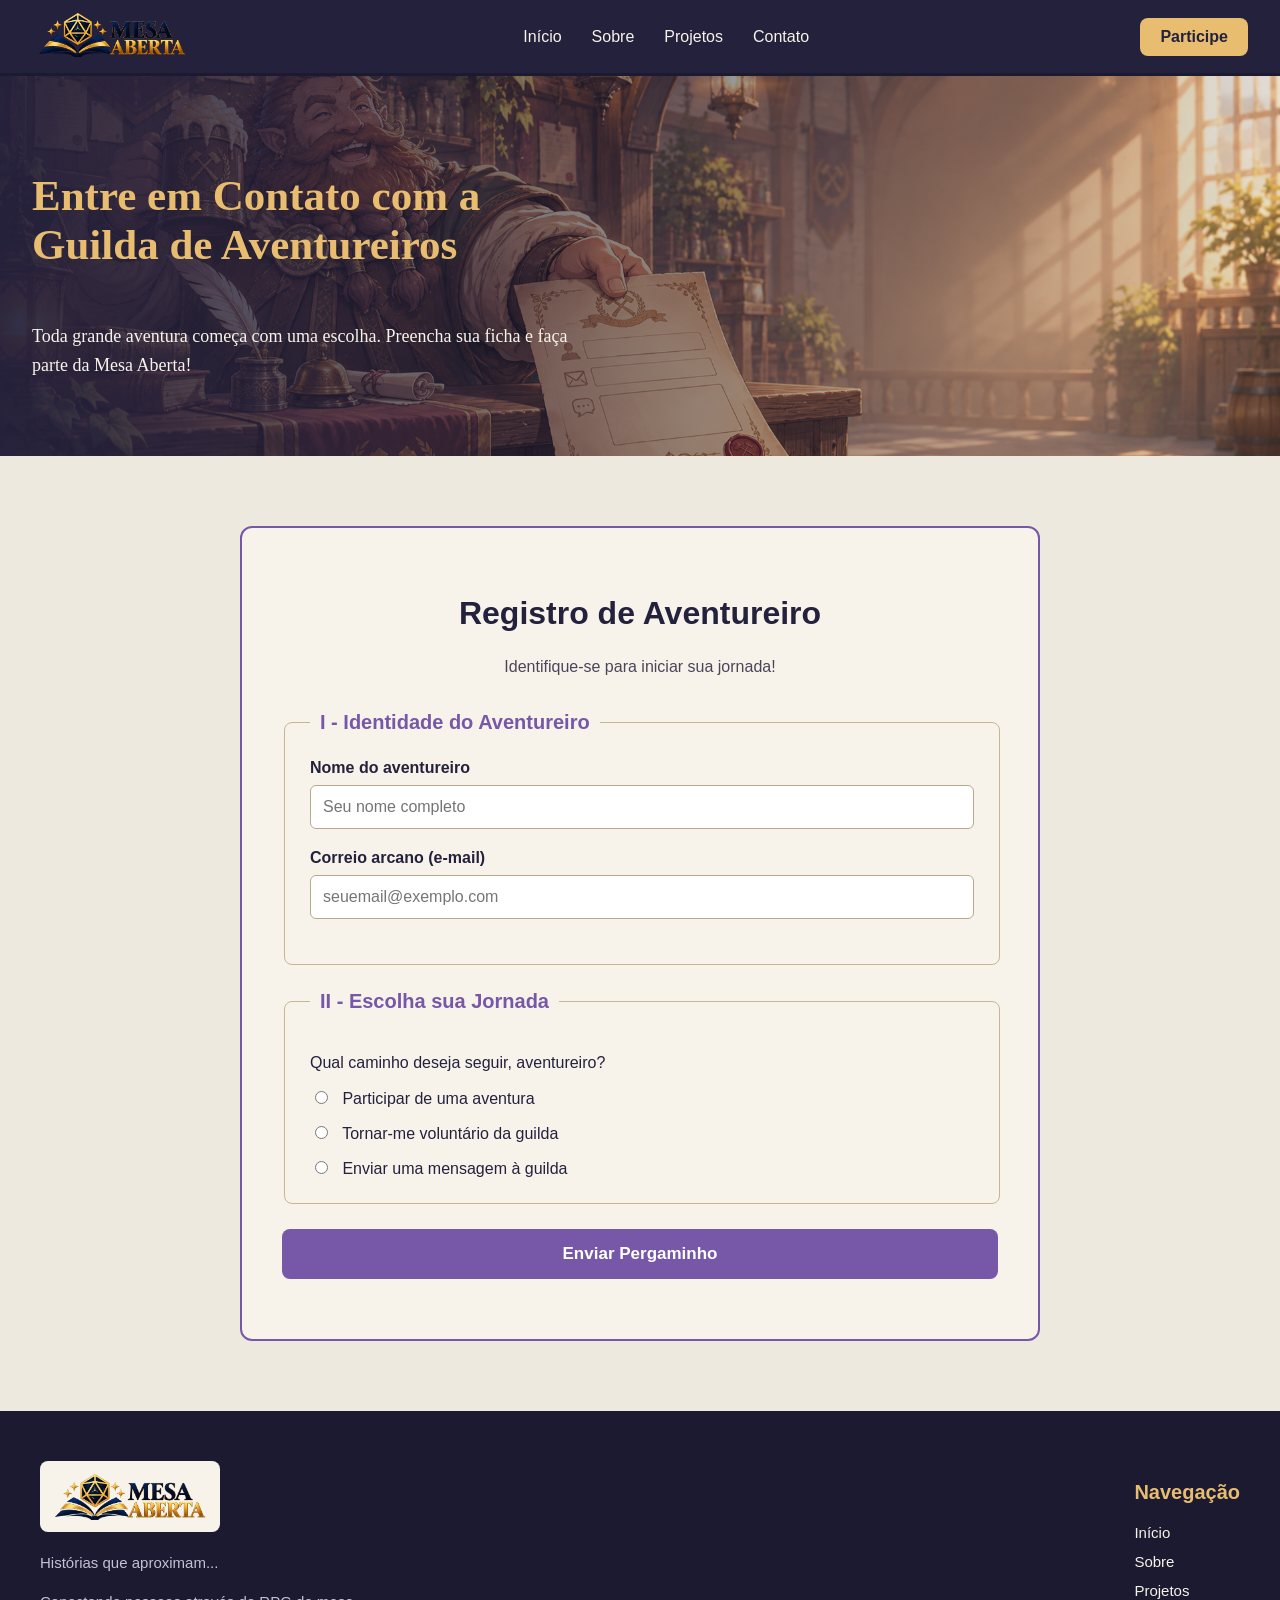
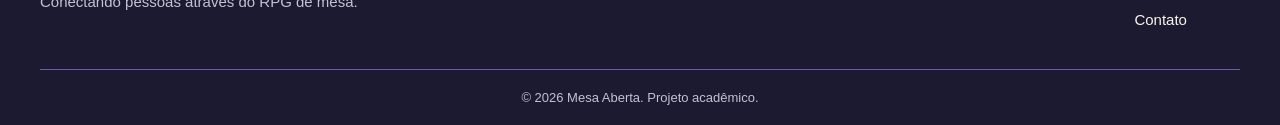
==== contato.html @ b9a4beb9 "adiciona página de contato com formulário e estilos" ====
<!DOCTYPE html>
<html lang="pt-BR">
<head>
    <meta charset="UTF-8">
    <meta name="viewport" content="width=device-width, initial-scale=1.0">
    <title>Mesa Aberta | Contato</title>
    <link rel="stylesheet" href="css/contato.css">
    <link rel="icon" type="image/png" href="img/favicon.png">
    <script src="js/contato.js" defer></script>
</head>
<body>
    <header>
    <a href="index.html">
        <img src="img/Mesa_Aberta_Logo_Header.png" alt="Logo da ONG Mesa Aberta"
        class="logo">
    </a>

    <nav>
        <a href="index.html">Início</a>
        <a href="sobre.html">Sobre</a>
        <a href="projetos.html">Projetos</a>
        <a href="contato.html">Contato</a>
    </nav>

    <a href="contato.html#participar" class="botao-participe">Participe

    </a>
 </header>
    
    <main>
   

<!-- Inicio do banner -->
<section class="banner-contato">

    <h1>Entre em Contato com a Guilda de Aventureiros</h1>

    <p>
        Toda grande aventura começa com uma escolha.
        Preencha sua ficha e faça parte da Mesa Aberta!
    </p>

</section>
<!-- Fim do banner -->


<!-- Início da ficha -->
<section class="secao-ficha" id="participar">

    <div class="ficha-aventureiro">

        <h2>Registro de Aventureiro</h2>

        <p class="descricao-ficha">
            Identifique-se para iniciar sua jornada!
        </p>

        <form id="form-contato">

            <!-- Primeira parte da ficha -->
            <fieldset class="grupo-ficha">

                <legend>
                    I - Identidade do Aventureiro
                </legend>

                <div class="campo">
                    <label for="nome">
                        Nome do aventureiro
                    </label>

                    <input
                        type="text"
                        id="nome"
                        name="nome"
                        placeholder="Seu nome completo"
                        autocomplete="name"
                        required>
                </div>

                <div class="campo">
                    <label for="email">
                        Correio arcano (e-mail)
                    </label>

                    <input
                        type="email"
                        id="email"
                        name="email"
                        placeholder="seuemail@exemplo.com"
                        autocomplete="email"
                        required>
                </div>

            </fieldset>
            <!-- Segunda parte da ficha -->
<fieldset class="grupo-ficha">

    <legend>
        II - Escolha sua Jornada
    </legend>

    <p>Qual caminho deseja seguir, aventureiro?</p>

    <div class="opcoes-jornada">

        <label>
            <input type="radio" name="jornada"
                   value="participar" required>
            Participar de uma aventura
        </label>

        <label>
            <input type="radio" name="jornada"
                   value="voluntario">
            Tornar-me voluntário da guilda
        </label>

        <label>
            <input type="radio" name="jornada"
                   value="contato">
            Enviar uma mensagem à guilda
        </label>

    </div>

</fieldset>

<!-- Terceira parte da ficha -->

<fieldset class="grupo-ficha" id="grupo-projetos" hidden>

    <legend> III - Escolha sua Aventura</legend>
    
    <div class="campo">
        <label for="projeto">
            Qual projeto deseja conhecer?
        </label>

        <select id="projeto" name="projeto">
            <option value="">Escolha sua Aventura</option>
            <option value="primeiro-dado">Primeiro Dado</option>
            <option value="historias-em-cena">Histórias em Cena</option>
            <option value="vozes-da-mesa">Vozes da Mesa</option>
        </select>
    </div>
</fieldset>

<!-- Campos para voluntários -->

<fieldset class="grupo-ficha" id="grupo-voluntario" hidden>

    <legend>III - Sua Classe na Guilda</legend>

    <div class="campo">
        <label for="funcao">
            Como deseja ajudar?
        </label>

        <select id="funcao" name="funcao">
            <option value="">Selecione sua função</option>
            <option value="mestre">Mestre de RPG</option>
            <option value="organizacao">Organização de eventos</option>
            <option value="divulgacao">Divulgação e comunicação</option>
            <option value="outros">Outras habilidades</option>
        </select>
    </div>

    <div class="campo">
        <label for="disponibilidade">
            Qual sua disponibilidade?
        </label>

        <select id="disponibilidade" name="disponibilidade">
            <option value="">Selecione sua disponibilidade</option>
            <option value="semana">Durante a semana</option>
            <option value="fim-de-semana">Finais de semana</option>
            <option value="flexivel">Horários flexíveis</option>
        </select>
    </div>

</fieldset>

<!-- Campos para contato -->
<fieldset class="grupo-ficha" id="grupo-mensagem" hidden>

    <legend>III - Mensagem à Guilda</legend>

    <p>
        Possui alguma dúvida, sugestão ou proposta?
        Nossa guilda está pronta para ouvir você!
    </p>

    <div class="campo">

        <label for="mensagem">
            Seu pergaminho
        </label>

        <textarea
            id="mensagem"
            name="mensagem"
            rows="5"
            placeholder="Escreva sua mensagem para a guilda...">
        </textarea>

    </div>

</fieldset>

<!-- Botão de envio da ficha -->
<button type="submit" class="botao-enviar">
    Enviar Pergaminho
</button>

<!-- Mensagem de retorno -->
<p id="mensagem-retorno" role="status"></p>

</form>

    </div>

</section>

<!-- Fim da ficha -->

</main>
 <footer class="rodape">

    <div class="conteudo-rodape">

        <!-- Identidade da ONG -->
        <div class="rodape-identidade">

            <img src="img/Mesa_Aberta_Logo_Header.png"
                 alt="Logo da Mesa Aberta"
                 class="logo-rodape">

            <p>Histórias que aproximam...</p>

            <p>
                Conectando pessoas através
                do RPG de mesa.
            </p>

        </div>

        <!-- Navegação -->
        <div class="rodape-navegacao">

            <h3>Navegação</h3>

            <nav class="rodape-links" aria-label="Navegação do rodapé">
                <a href="index.html">Início</a>
                <a href="sobre.html">Sobre</a>
                <a href="projetos.html">Projetos</a>
                <a href="contato.html">Contato</a>
            </nav>

        </div>

    </div>

    <!-- Parte inferior -->
    <div class="rodape-inferior">
        <p>© 2026 Mesa Aberta. Projeto acadêmico.</p>
    </div>

</footer>
</body>
</html>
---- css/contato.css ----
/* ==========================================================
   MESA ABERTA — PÁGINA CONTATO
   Ordem: Global > Cabeçalho > Banner > Ficha > Rodapé > Mobile
   ========================================================== */

/* ---------------- 1. Formatação global ---------------- */
* {
    box-sizing: border-box;
}

body {
    margin: 0;
    font-family: Arial, sans-serif;
    background-color: #F7F3EA;
    color: #24213D;
}

/* ---------------- 2. Cabeçalho ---------------- */
header {
    background-color: #24213D;
    display: flex;
    justify-content: space-between;
    align-items: center;
    padding: 8px 32px;
    border-bottom: solid #1B1A30;
}

.logo {
    max-width: 160px;
    height: auto;
}

header nav {
    display: flex;
    gap: 30px;
    align-items: center;
}

header nav a {
    color: #F7F3EA;
    text-decoration: none;
    font-size: 16px;
}

header nav a:hover {
    color: #E8BD70;
}

.botao-participe {
    background-color: #E8BD70;
    color: #24213D;
    padding: 10px 20px;
    border-radius: 8px;
    text-decoration: none;
    font-weight: bold;
    transition: background-color 0.3s;
}

.botao-participe:hover {
    background-color: #F5D391;
}

/* ---------------- 3. Banner Contato ---------------- */
.banner-contato {
    background-color: #24213D;
    background-image:
        linear-gradient(
            to right,
            rgba(36, 33, 61, 0.95),
            rgba(36, 33, 61, 0.10)
        ),
        url("../img/banner_contato.png");
    background-size: cover;
    background-position: center;
    background-repeat: no-repeat;
    min-height: 380px;
    padding: 50px 32px;
    display: flex;
    flex-direction: column;
    align-items: flex-start;
    justify-content: center;
}

.banner-contato h1 {
    color: #E8BD70;
    font-family: "Times New Roman", serif;
    font-size: 43px;
    max-width: 550px;
}

.banner-contato p {
    color: #F7F3EA;
    font-family: "Times New Roman", serif;
    font-size: 18px;
    max-width: 550px;
    line-height: 1.6;
}

/* ---------------- 4. Ficha do Aventureiro ---------------- */
.secao-ficha {
    background-color: #EEE9DF;
    padding: 70px 32px;
}

.ficha-aventureiro {
    background-color: #F7F3EA;
    width: 100%;
    max-width: 800px;
    margin: 0 auto;
    padding: 40px;
    border: 2px solid #7757A8;
    border-radius: 12px;
}

.ficha-aventureiro h2 {
    color: #24213D;
    font-size: 32px;
    text-align: center;
}

.descricao-ficha {
    color: #4A4558;
    text-align: center;
    margin-bottom: 35px;
}

/* Grupos e títulos dos grupos */
.grupo-ficha {
    min-width: 0;
    border: 1px solid #C8B68F;
    border-radius: 8px;
    padding: 25px;
    margin-bottom: 25px;
}

.grupo-ficha legend {
    color: #7757A8;
    font-size: 20px;
    font-weight: bold;
    padding: 0 10px;
    max-width: 100%;
}

/* Elementos com hidden são controlados pelo JavaScript */
.grupo-ficha[hidden] {
    display: none;
}

/* Campos de texto, seleção e mensagem */
.campo {
    display: flex;
    flex-direction: column;
    gap: 8px;
    margin-bottom: 20px;
}

.campo label {
    color: #24213D;
    font-weight: bold;
}

.campo input,
.campo select,
.campo textarea {
    width: 100%;
    min-width: 0;
    padding: 12px;
    border: 1px solid #B9A98C;
    border-radius: 6px;
    font-family: Arial, sans-serif;
    font-size: 16px;
    background-color: #FFFFFF;
}

.campo textarea {
    resize: vertical;
}

.campo input:focus,
.campo select:focus,
.campo textarea:focus {
    outline: 2px solid #7757A8;
    outline-offset: 2px;
}

/* Opções de jornada (botões de rádio) */
.opcoes-jornada {
    display: flex;
    flex-direction: column;
    gap: 15px;
}

.opcoes-jornada label {
    color: #24213D;
    cursor: pointer;
}

.opcoes-jornada input {
    accent-color: #7757A8;
    margin-right: 10px;
}

/* Enviar pergaminho */
.botao-enviar {
    display: block;
    width: 100%;
    background-color: #7757A8;
    color: #FFFFFF;
    padding: 15px;
    border: none;
    border-radius: 8px;
    font-size: 17px;
    font-weight: bold;
    cursor: pointer;
    transition: background-color 0.3s;
}

.botao-enviar:hover {
    background-color: #614689;
}

#mensagem-retorno {
    color: #24213D;
    font-weight: bold;
    text-align: center;
    margin-top: 20px;
}

/* ---------------- 5. Rodapé ---------------- */
.rodape {
    background-color: #1B1A30;
    color: #F7F3EA;
    padding: 50px 40px 0;
}

.conteudo-rodape {
    max-width: 1200px;
    margin: 0 auto;
    display: flex;
    justify-content: space-between;
    gap: 40px;
    padding-bottom: 40px;
}

.logo-rodape {
    max-width: 180px;
    height: auto;
    background-color: #F7F3EA;
    padding: 8px;
    border-radius: 8px;
}

.rodape-identidade p {
    color: #C6C0D3;
    font-size: 15px;
    line-height: 1.6;
}

.rodape-navegacao h3 {
    color: #E8BD70;
    font-size: 20px;
}

.rodape .rodape-links {
    display: flex;
    flex-direction: column;
    align-items: flex-start;
    gap: 12px;
}

.rodape-links a {
    color: #F7F3EA;
    text-decoration: none;
    font-size: 15px;
}

.rodape-links a:hover {
    color: #E8BD70;
}

.rodape-inferior {
    border-top: 1px solid #7757A8;
    text-align: center;
    padding: 20px 0;
}

.rodape-inferior p {
    color: #C6C0D3;
    font-size: 13px;
    margin: 0;
}

/* ---------------- 6. Tablets e janelas menores ---------------- */
@media (max-width: 960px) {
    header {
        flex-direction: column;
        gap: 15px;
        padding: 15px 20px;
    }

    header nav {
        justify-content: center;
        flex-wrap: wrap;
        gap: 15px;
    }

    .botao-participe {
        text-align: center;
    }
}

/* ---------------- 7. Celulares ---------------- */
@media (max-width: 768px) {
    .banner-contato {
        padding: 40px 20px;
        min-height: 320px;
        background-position: 70% center;
    }

    .banner-contato h1 {
        font-size: 32px;
    }

    .banner-contato p {
        font-size: 16px;
    }

    .secao-ficha {
        padding: 40px 16px;
    }

    .ficha-aventureiro {
        padding: 20px 16px;
    }

    .ficha-aventureiro h2 {
        font-size: 26px;
    }

    .grupo-ficha {
        padding: 16px;
    }

    .grupo-ficha legend {
        font-size: 17px;
    }

    .rodape {
        padding: 40px 20px 0;
    }

    .conteudo-rodape {
        flex-direction: column;
        gap: 25px;
    }
}
/* Prevenção de transbordamento horizontal */

main,
form,
.ficha-aventureiro {
    min-width: 0;
}

.grupo-ficha {
    width: 100%;
    min-width: 0;
}

.campo input,
.campo select,
.campo textarea {
    max-width: 100%;
}
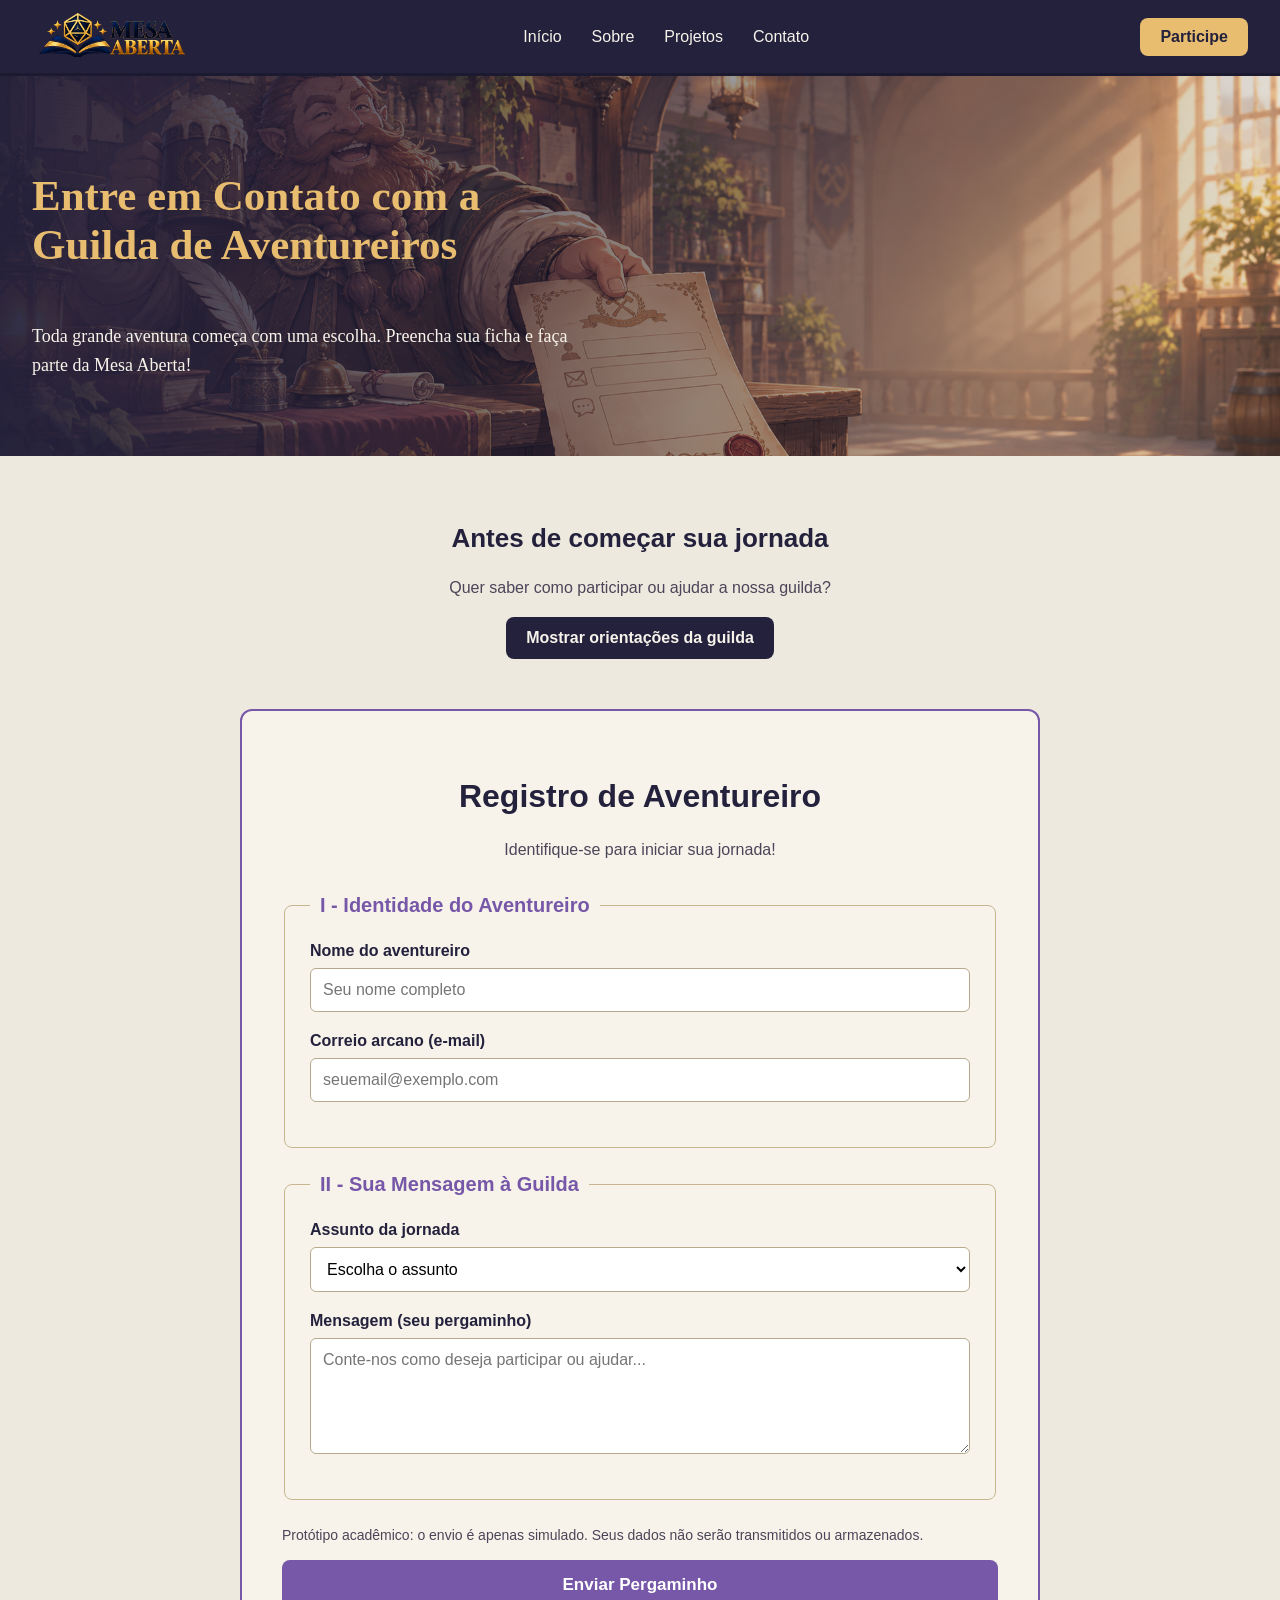
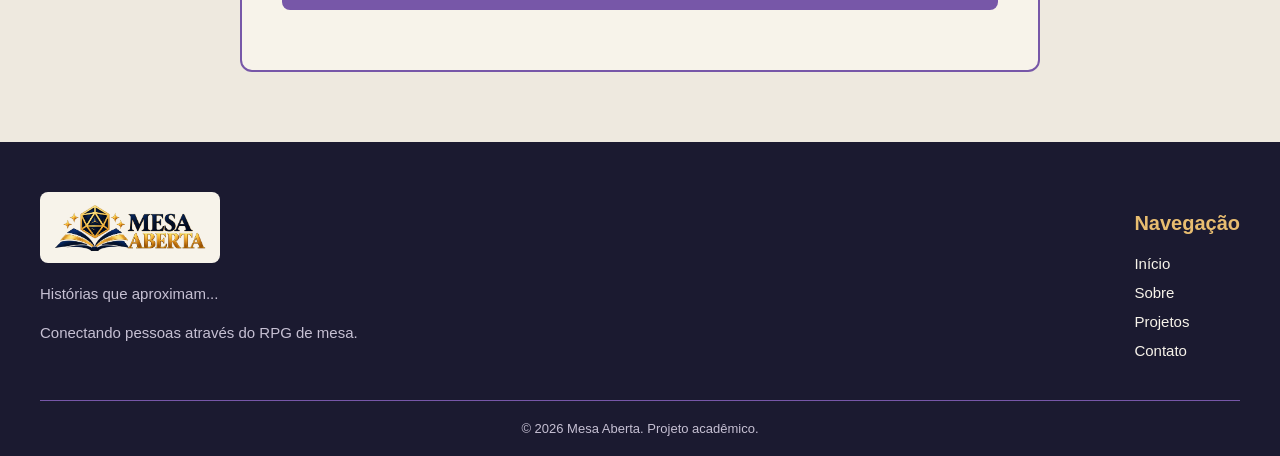
==== commit 7ac03308: "Correção para requisitos solicitados" ====
--- a/contato.html
+++ b/contato.html
@@ -9,263 +9,141 @@
     <script src="js/contato.js" defer></script>
 </head>
 <body>
+    <!-- Cabecalho compartilhado entre as paginas -->
     <header>
-    <a href="index.html">
-        <img src="img/Mesa_Aberta_Logo_Header.png" alt="Logo da ONG Mesa Aberta"
-        class="logo">
-    </a>
+        <a href="index.html">
+            <img src="img/Mesa_Aberta_Logo_Header.png"
+                 alt="Logo da ONG Mesa Aberta, com livro e dado de vinte faces"
+                 class="logo">
+        </a>
 
-    <nav>
-        <a href="index.html">Início</a>
-        <a href="sobre.html">Sobre</a>
-        <a href="projetos.html">Projetos</a>
-        <a href="contato.html">Contato</a>
-    </nav>
+        <nav aria-label="Navegação principal">
+            <a href="index.html">Início</a>
+            <a href="sobre.html">Sobre</a>
+            <a href="projetos.html">Projetos</a>
+            <a href="contato.html">Contato</a>
+        </nav>
 
-    <a href="contato.html#participar" class="botao-participe">Participe
+        <a href="contato.html#participar" class="botao-participe">Participe</a>
+    </header>
 
-    </a>
- </header>
-    
     <main>
-   
+        <!-- Banner com imagem de fundo -->
+        <section class="banner-contato">
+            <h1>Entre em Contato com a Guilda de Aventureiros</h1>
+            <p>
+                Toda grande aventura começa com uma escolha.
+                Preencha sua ficha e faça parte da Mesa Aberta!
+            </p>
+        </section>
 
-<!-- Inicio do banner -->
-<section class="banner-contato">
+        <!-- Interacao adicional: orientacoes de participacao -->
+        <section class="secao-orientacoes" aria-labelledby="titulo-orientacoes">
+            <div class="conteudo-orientacoes">
+                <h2 id="titulo-orientacoes">Antes de começar sua jornada</h2>
+                <p>Quer saber como participar ou ajudar a nossa guilda?</p>
 
-    <h1>Entre em Contato com a Guilda de Aventureiros</h1>
+                <button type="button" id="botao-orientacoes"
+                        aria-controls="painel-orientacoes" aria-expanded="false">
+                    Mostrar orientações da guilda
+                </button>
 
-    <p>
-        Toda grande aventura começa com uma escolha.
-        Preencha sua ficha e faça parte da Mesa Aberta!
-    </p>
+                <div id="painel-orientacoes" class="painel-orientacoes" hidden>
+                    <p>
+                        A Mesa Aberta acolhe pessoas que querem conhecer o RPG de mesa,
+                        colaborar como voluntárias ou propor parcerias.
+                    </p>
+                    <p>
+                        Para participar, escolha um assunto no formulário abaixo e descreva
+                        seu interesse. Não é necessário ter experiência anterior com RPG.
+                    </p>
+                </div>
+            </div>
+        </section>
 
-</section>
-<!-- Fim do banner -->
+        <!-- Formulario - envio apenas simulado -->
+        <section class="secao-ficha" id="participar" aria-labelledby="titulo-ficha">
+            <div class="ficha-aventureiro">
+                <h2 id="titulo-ficha">Registro de Aventureiro</h2>
+                <p class="descricao-ficha">Identifique-se para iniciar sua jornada!</p>
 
+                <form id="form-contato" novalidate>
+                    <fieldset class="grupo-ficha">
+                        <legend>I - Identidade do Aventureiro</legend>
 
-<!-- Início da ficha -->
-<section class="secao-ficha" id="participar">
+                        <div class="campo">
+                            <label for="nome">Nome do aventureiro</label>
+                            <input type="text" id="nome" name="nome"
+                                   placeholder="Seu nome completo"
+                                   autocomplete="name" minlength="3" required>
+                        </div>
 
-    <div class="ficha-aventureiro">
+                        <div class="campo">
+                            <label for="email">Correio arcano (e-mail)</label>
+                            <input type="email" id="email" name="email"
+                                   placeholder="seuemail@exemplo.com"
+                                   autocomplete="email" required>
+                        </div>
+                    </fieldset>
 
-        <h2>Registro de Aventureiro</h2>
+                    <fieldset class="grupo-ficha">
+                        <legend>II - Sua Mensagem à Guilda</legend>
 
-        <p class="descricao-ficha">
-            Identifique-se para iniciar sua jornada!
-        </p>
+                        <div class="campo">
+                            <label for="assunto">Assunto da jornada</label>
+                            <select id="assunto" name="assunto" required>
+                                <option value="">Escolha o assunto</option>
+                                <option value="participar">Participar de um projeto</option>
+                                <option value="voluntariado">Ser voluntário</option>
+                                <option value="parceria">Propor uma parceria</option>
+                                <option value="duvida">Dúvida ou sugestão</option>
+                            </select>
+                        </div>
 
-        <form id="form-contato">
+                        <div class="campo">
+                            <label for="mensagem">Mensagem (seu pergaminho)</label>
+                            <textarea id="mensagem" name="mensagem" rows="5"
+                                      minlength="10" required
+                                      placeholder="Conte-nos como deseja participar ou ajudar..."></textarea>
+                        </div>
+                    </fieldset>
 
-            <!-- Primeira parte da ficha -->
-            <fieldset class="grupo-ficha">
+                    <p class="aviso-simulacao">
+                        Protótipo acadêmico: o envio é apenas simulado.
+                        Seus dados não serão transmitidos ou armazenados.
+                    </p>
 
-                <legend>
-                    I - Identidade do Aventureiro
-                </legend>
+                    <button type="submit" class="botao-enviar">Enviar Pergaminho</button>
+                    <p id="mensagem-retorno" role="status" aria-live="polite"></p>
+                </form>
+            </div>
+        </section>
+    </main>
 
-                <div class="campo">
-                    <label for="nome">
-                        Nome do aventureiro
-                    </label>
+    <!-- Rodape compartilhado entre as paginas -->
+    <footer class="rodape">
+        <div class="conteudo-rodape">
+            <div class="rodape-identidade">
+                <img src="img/Mesa_Aberta_Logo_Header.png"
+                     alt="Logo da Mesa Aberta" class="logo-rodape">
+                <p>Histórias que aproximam...</p>
+                <p>Conectando pessoas através do RPG de mesa.</p>
+            </div>
 
-                    <input
-                        type="text"
-                        id="nome"
-                        name="nome"
-                        placeholder="Seu nome completo"
-                        autocomplete="name"
-                        required>
-                </div>
-
-                <div class="campo">
-                    <label for="email">
-                        Correio arcano (e-mail)
-                    </label>
-
-                    <input
-                        type="email"
-                        id="email"
-                        name="email"
-                        placeholder="seuemail@exemplo.com"
-                        autocomplete="email"
-                        required>
-                </div>
-
-            </fieldset>
-            <!-- Segunda parte da ficha -->
-<fieldset class="grupo-ficha">
-
-    <legend>
-        II - Escolha sua Jornada
-    </legend>
-
-    <p>Qual caminho deseja seguir, aventureiro?</p>
-
-    <div class="opcoes-jornada">
-
-        <label>
-            <input type="radio" name="jornada"
-                   value="participar" required>
-            Participar de uma aventura
-        </label>
-
-        <label>
-            <input type="radio" name="jornada"
-                   value="voluntario">
-            Tornar-me voluntário da guilda
-        </label>
-
-        <label>
-            <input type="radio" name="jornada"
-                   value="contato">
-            Enviar uma mensagem à guilda
-        </label>
-
-    </div>
-
-</fieldset>
-
-<!-- Terceira parte da ficha -->
-
-<fieldset class="grupo-ficha" id="grupo-projetos" hidden>
-
-    <legend> III - Escolha sua Aventura</legend>
-    
-    <div class="campo">
-        <label for="projeto">
-            Qual projeto deseja conhecer?
-        </label>
-
-        <select id="projeto" name="projeto">
-            <option value="">Escolha sua Aventura</option>
-            <option value="primeiro-dado">Primeiro Dado</option>
-            <option value="historias-em-cena">Histórias em Cena</option>
-            <option value="vozes-da-mesa">Vozes da Mesa</option>
-        </select>
-    </div>
-</fieldset>
-
-<!-- Campos para voluntários -->
-
-<fieldset class="grupo-ficha" id="grupo-voluntario" hidden>
-
-    <legend>III - Sua Classe na Guilda</legend>
-
-    <div class="campo">
-        <label for="funcao">
-            Como deseja ajudar?
-        </label>
-
-        <select id="funcao" name="funcao">
-            <option value="">Selecione sua função</option>
-            <option value="mestre">Mestre de RPG</option>
-            <option value="organizacao">Organização de eventos</option>
-            <option value="divulgacao">Divulgação e comunicação</option>
-            <option value="outros">Outras habilidades</option>
-        </select>
-    </div>
-
-    <div class="campo">
-        <label for="disponibilidade">
-            Qual sua disponibilidade?
-        </label>
-
-        <select id="disponibilidade" name="disponibilidade">
-            <option value="">Selecione sua disponibilidade</option>
-            <option value="semana">Durante a semana</option>
-            <option value="fim-de-semana">Finais de semana</option>
-            <option value="flexivel">Horários flexíveis</option>
-        </select>
-    </div>
-
-</fieldset>
-
-<!-- Campos para contato -->
-<fieldset class="grupo-ficha" id="grupo-mensagem" hidden>
-
-    <legend>III - Mensagem à Guilda</legend>
-
-    <p>
-        Possui alguma dúvida, sugestão ou proposta?
-        Nossa guilda está pronta para ouvir você!
-    </p>
-
-    <div class="campo">
-
-        <label for="mensagem">
-            Seu pergaminho
-        </label>
-
-        <textarea
-            id="mensagem"
-            name="mensagem"
-            rows="5"
-            placeholder="Escreva sua mensagem para a guilda...">
-        </textarea>
-
-    </div>
-
-</fieldset>
-
-<!-- Botão de envio da ficha -->
-<button type="submit" class="botao-enviar">
-    Enviar Pergaminho
-</button>
-
-<!-- Mensagem de retorno -->
-<p id="mensagem-retorno" role="status"></p>
-
-</form>
-
-    </div>
-
-</section>
-
-<!-- Fim da ficha -->
-
-</main>
- <footer class="rodape">
-
-    <div class="conteudo-rodape">
-
-        <!-- Identidade da ONG -->
-        <div class="rodape-identidade">
-
-            <img src="img/Mesa_Aberta_Logo_Header.png"
-                 alt="Logo da Mesa Aberta"
-                 class="logo-rodape">
-
-            <p>Histórias que aproximam...</p>
-
-            <p>
-                Conectando pessoas através
-                do RPG de mesa.
-            </p>
-
+            <div class="rodape-navegacao">
+                <h3>Navegação</h3>
+                <nav class="rodape-links" aria-label="Navegação do rodapé">
+                    <a href="index.html">Início</a>
+                    <a href="sobre.html">Sobre</a>
+                    <a href="projetos.html">Projetos</a>
+                    <a href="contato.html">Contato</a>
+                </nav>
+            </div>
         </div>
 
-        <!-- Navegação -->
-        <div class="rodape-navegacao">
-
-            <h3>Navegação</h3>
-
-            <nav class="rodape-links" aria-label="Navegação do rodapé">
-                <a href="index.html">Início</a>
-                <a href="sobre.html">Sobre</a>
-                <a href="projetos.html">Projetos</a>
-                <a href="contato.html">Contato</a>
-            </nav>
-
+        <div class="rodape-inferior">
+            <p>© 2026 Mesa Aberta. Projeto acadêmico.</p>
         </div>
-
-    </div>
-
-    <!-- Parte inferior -->
-    <div class="rodape-inferior">
-        <p>© 2026 Mesa Aberta. Projeto acadêmico.</p>
-    </div>
-
-</footer>
+    </footer>
 </body>
-</html>+</html>
--- a/css/contato.css
+++ b/css/contato.css
@@ -1,13 +1,9 @@
 /* ==========================================================
-   MESA ABERTA — PÁGINA CONTATO
-   Ordem: Global > Cabeçalho > Banner > Ficha > Rodapé > Mobile
+   MESA ABERTA - CONTATO | CSS COMPATIVEL COM O PROJETO V2
    ========================================================== */
 
-/* ---------------- 1. Formatação global ---------------- */
-* {
-    box-sizing: border-box;
-}
-
+/* 1. Global */
+* { box-sizing: border-box; }
 body {
     margin: 0;
     font-family: Arial, sans-serif;
@@ -15,7 +11,7 @@
     color: #24213D;
 }
 
-/* ---------------- 2. Cabeçalho ---------------- */
+/* 2. Cabecalho */
 header {
     background-color: #24213D;
     display: flex;
@@ -24,28 +20,14 @@
     padding: 8px 32px;
     border-bottom: solid #1B1A30;
 }
-
-.logo {
-    max-width: 160px;
-    height: auto;
-}
-
-header nav {
-    display: flex;
-    gap: 30px;
-    align-items: center;
-}
-
-header nav a {
+.logo { max-width: 160px; height: auto; }
+header nav { display: flex; gap: 30px; align-items: center; }
+header nav a, .rodape-links a {
     color: #F7F3EA;
     text-decoration: none;
     font-size: 16px;
 }
-
-header nav a:hover {
-    color: #E8BD70;
-}
-
+header nav a:hover, .rodape-links a:hover { color: #E8BD70; }
 .botao-participe {
     background-color: #E8BD70;
     color: #24213D;
@@ -55,20 +37,17 @@
     font-weight: bold;
     transition: background-color 0.3s;
 }
-
-.botao-participe:hover {
-    background-color: #F5D391;
-}
-
-/* ---------------- 3. Banner Contato ---------------- */
+.botao-participe:hover { background-color: #F5D391; }
+a:focus-visible, button:focus-visible {
+    outline: 3px solid #E8BD70;
+    outline-offset: 3px;
+}
+
+/* 3. Banner */
 .banner-contato {
     background-color: #24213D;
     background-image:
-        linear-gradient(
-            to right,
-            rgba(36, 33, 61, 0.95),
-            rgba(36, 33, 61, 0.10)
-        ),
+        linear-gradient(to right, rgba(36,33,61,0.95), rgba(36,33,61,0.10)),
         url("../img/banner_contato.png");
     background-size: cover;
     background-position: center;
@@ -80,14 +59,12 @@
     align-items: flex-start;
     justify-content: center;
 }
-
 .banner-contato h1 {
     color: #E8BD70;
     font-family: "Times New Roman", serif;
     font-size: 43px;
     max-width: 550px;
 }
-
 .banner-contato p {
     color: #F7F3EA;
     font-family: "Times New Roman", serif;
@@ -96,12 +73,38 @@
     line-height: 1.6;
 }
 
-/* ---------------- 4. Ficha do Aventureiro ---------------- */
-.secao-ficha {
+/* 4. Interacao adicional - orientacoes */
+.secao-orientacoes {
     background-color: #EEE9DF;
-    padding: 70px 32px;
-}
-
+    padding: 45px 32px 10px;
+    text-align: center;
+}
+.conteudo-orientacoes { max-width: 800px; margin: 0 auto; }
+.conteudo-orientacoes h2 { font-size: 26px; color: #24213D; }
+.conteudo-orientacoes p { color: #4A4558; line-height: 1.6; }
+#botao-orientacoes {
+    background-color: #24213D;
+    color: #F7F3EA;
+    border: 0;
+    border-radius: 8px;
+    padding: 12px 20px;
+    font-size: 16px;
+    font-weight: bold;
+    cursor: pointer;
+}
+#botao-orientacoes:hover { background-color: #7757A8; }
+.painel-orientacoes {
+    background-color: #F7F3EA;
+    border: 1px solid #C8B68F;
+    border-radius: 10px;
+    padding: 14px 24px;
+    margin-top: 20px;
+    text-align: left;
+}
+.painel-orientacoes[hidden] { display: none; }
+
+/* 5. Ficha do aventureiro */
+.secao-ficha { background-color: #EEE9DF; padding: 40px 32px 70px; }
 .ficha-aventureiro {
     background-color: #F7F3EA;
     width: 100%;
@@ -111,20 +114,12 @@
     border: 2px solid #7757A8;
     border-radius: 12px;
 }
-
 .ficha-aventureiro h2 {
     color: #24213D;
     font-size: 32px;
     text-align: center;
 }
-
-.descricao-ficha {
-    color: #4A4558;
-    text-align: center;
-    margin-bottom: 35px;
-}
-
-/* Grupos e títulos dos grupos */
+.descricao-ficha { color: #4A4558; text-align: center; margin-bottom: 35px; }
 .grupo-ficha {
     min-width: 0;
     border: 1px solid #C8B68F;
@@ -132,7 +127,6 @@
     padding: 25px;
     margin-bottom: 25px;
 }
-
 .grupo-ficha legend {
     color: #7757A8;
     font-size: 20px;
@@ -140,28 +134,9 @@
     padding: 0 10px;
     max-width: 100%;
 }
-
-/* Elementos com hidden são controlados pelo JavaScript */
-.grupo-ficha[hidden] {
-    display: none;
-}
-
-/* Campos de texto, seleção e mensagem */
-.campo {
-    display: flex;
-    flex-direction: column;
-    gap: 8px;
-    margin-bottom: 20px;
-}
-
-.campo label {
-    color: #24213D;
-    font-weight: bold;
-}
-
-.campo input,
-.campo select,
-.campo textarea {
+.campo { display: flex; flex-direction: column; gap: 8px; margin-bottom: 20px; }
+.campo label { font-weight: bold; color: #24213D; }
+.campo input, .campo select, .campo textarea {
     width: 100%;
     min-width: 0;
     padding: 12px;
@@ -171,36 +146,12 @@
     font-size: 16px;
     background-color: #FFFFFF;
 }
-
-.campo textarea {
-    resize: vertical;
-}
-
-.campo input:focus,
-.campo select:focus,
-.campo textarea:focus {
+.campo textarea { resize: vertical; }
+.campo input:focus, .campo select:focus, .campo textarea:focus {
     outline: 2px solid #7757A8;
     outline-offset: 2px;
 }
-
-/* Opções de jornada (botões de rádio) */
-.opcoes-jornada {
-    display: flex;
-    flex-direction: column;
-    gap: 15px;
-}
-
-.opcoes-jornada label {
-    color: #24213D;
-    cursor: pointer;
-}
-
-.opcoes-jornada input {
-    accent-color: #7757A8;
-    margin-right: 10px;
-}
-
-/* Enviar pergaminho */
+.aviso-simulacao { color: #4A4558; font-size: 14px; line-height: 1.5; }
 .botao-enviar {
     display: block;
     width: 100%;
@@ -214,25 +165,18 @@
     cursor: pointer;
     transition: background-color 0.3s;
 }
-
-.botao-enviar:hover {
-    background-color: #614689;
-}
-
+.botao-enviar:hover { background-color: #614689; }
 #mensagem-retorno {
-    color: #24213D;
     font-weight: bold;
     text-align: center;
     margin-top: 20px;
-}
-
-/* ---------------- 5. Rodapé ---------------- */
-.rodape {
-    background-color: #1B1A30;
-    color: #F7F3EA;
-    padding: 50px 40px 0;
-}
-
+    line-height: 1.5;
+}
+.mensagem-erro { color: #A12B2B; }
+.mensagem-sucesso { color: #216337; }
+
+/* 6. Rodape */
+.rodape { background-color: #1B1A30; color: #F7F3EA; padding: 50px 40px 0; }
 .conteudo-rodape {
     max-width: 1200px;
     margin: 0 auto;
@@ -241,7 +185,6 @@
     gap: 40px;
     padding-bottom: 40px;
 }
-
 .logo-rodape {
     max-width: 180px;
     height: auto;
@@ -249,126 +192,34 @@
     padding: 8px;
     border-radius: 8px;
 }
-
-.rodape-identidade p {
-    color: #C6C0D3;
-    font-size: 15px;
-    line-height: 1.6;
-}
-
-.rodape-navegacao h3 {
-    color: #E8BD70;
-    font-size: 20px;
-}
-
+.rodape-identidade p { color: #C6C0D3; font-size: 15px; line-height: 1.6; }
+.rodape-navegacao h3 { color: #E8BD70; font-size: 20px; }
 .rodape .rodape-links {
     display: flex;
     flex-direction: column;
     align-items: flex-start;
     gap: 12px;
 }
-
-.rodape-links a {
-    color: #F7F3EA;
-    text-decoration: none;
-    font-size: 15px;
-}
-
-.rodape-links a:hover {
-    color: #E8BD70;
-}
-
-.rodape-inferior {
-    border-top: 1px solid #7757A8;
-    text-align: center;
-    padding: 20px 0;
-}
-
-.rodape-inferior p {
-    color: #C6C0D3;
-    font-size: 13px;
-    margin: 0;
-}
-
-/* ---------------- 6. Tablets e janelas menores ---------------- */
+.rodape-links a { font-size: 15px; }
+.rodape-inferior { border-top: 1px solid #7757A8; text-align: center; padding: 20px 0; }
+.rodape-inferior p { color: #C6C0D3; font-size: 13px; margin: 0; }
+
+/* 7. Telas menores */
 @media (max-width: 960px) {
-    header {
-        flex-direction: column;
-        gap: 15px;
-        padding: 15px 20px;
-    }
-
-    header nav {
-        justify-content: center;
-        flex-wrap: wrap;
-        gap: 15px;
-    }
-
-    .botao-participe {
-        text-align: center;
-    }
-}
-
-/* ---------------- 7. Celulares ---------------- */
+    header { flex-direction: column; gap: 15px; padding: 15px 20px; }
+    header nav { justify-content: center; flex-wrap: wrap; gap: 15px; }
+    .botao-participe { text-align: center; }
+}
 @media (max-width: 768px) {
-    .banner-contato {
-        padding: 40px 20px;
-        min-height: 320px;
-        background-position: 70% center;
-    }
-
-    .banner-contato h1 {
-        font-size: 32px;
-    }
-
-    .banner-contato p {
-        font-size: 16px;
-    }
-
-    .secao-ficha {
-        padding: 40px 16px;
-    }
-
-    .ficha-aventureiro {
-        padding: 20px 16px;
-    }
-
-    .ficha-aventureiro h2 {
-        font-size: 26px;
-    }
-
-    .grupo-ficha {
-        padding: 16px;
-    }
-
-    .grupo-ficha legend {
-        font-size: 17px;
-    }
-
-    .rodape {
-        padding: 40px 20px 0;
-    }
-
-    .conteudo-rodape {
-        flex-direction: column;
-        gap: 25px;
-    }
-}
-/* Prevenção de transbordamento horizontal */
-
-main,
-form,
-.ficha-aventureiro {
-    min-width: 0;
-}
-
-.grupo-ficha {
-    width: 100%;
-    min-width: 0;
-}
-
-.campo input,
-.campo select,
-.campo textarea {
-    max-width: 100%;
-}+    .banner-contato { padding: 40px 20px; min-height: 320px; background-position: 70% center; }
+    .banner-contato h1 { font-size: 32px; }
+    .banner-contato p { font-size: 16px; }
+    .secao-orientacoes { padding: 40px 16px 10px; }
+    .secao-ficha { padding: 30px 16px 40px; }
+    .ficha-aventureiro { padding: 20px 16px; }
+    .ficha-aventureiro h2 { font-size: 26px; }
+    .grupo-ficha { padding: 16px; }
+    .grupo-ficha legend { font-size: 17px; }
+    .rodape { padding: 40px 20px 0; }
+    .conteudo-rodape { flex-direction: column; gap: 25px; }
+}
